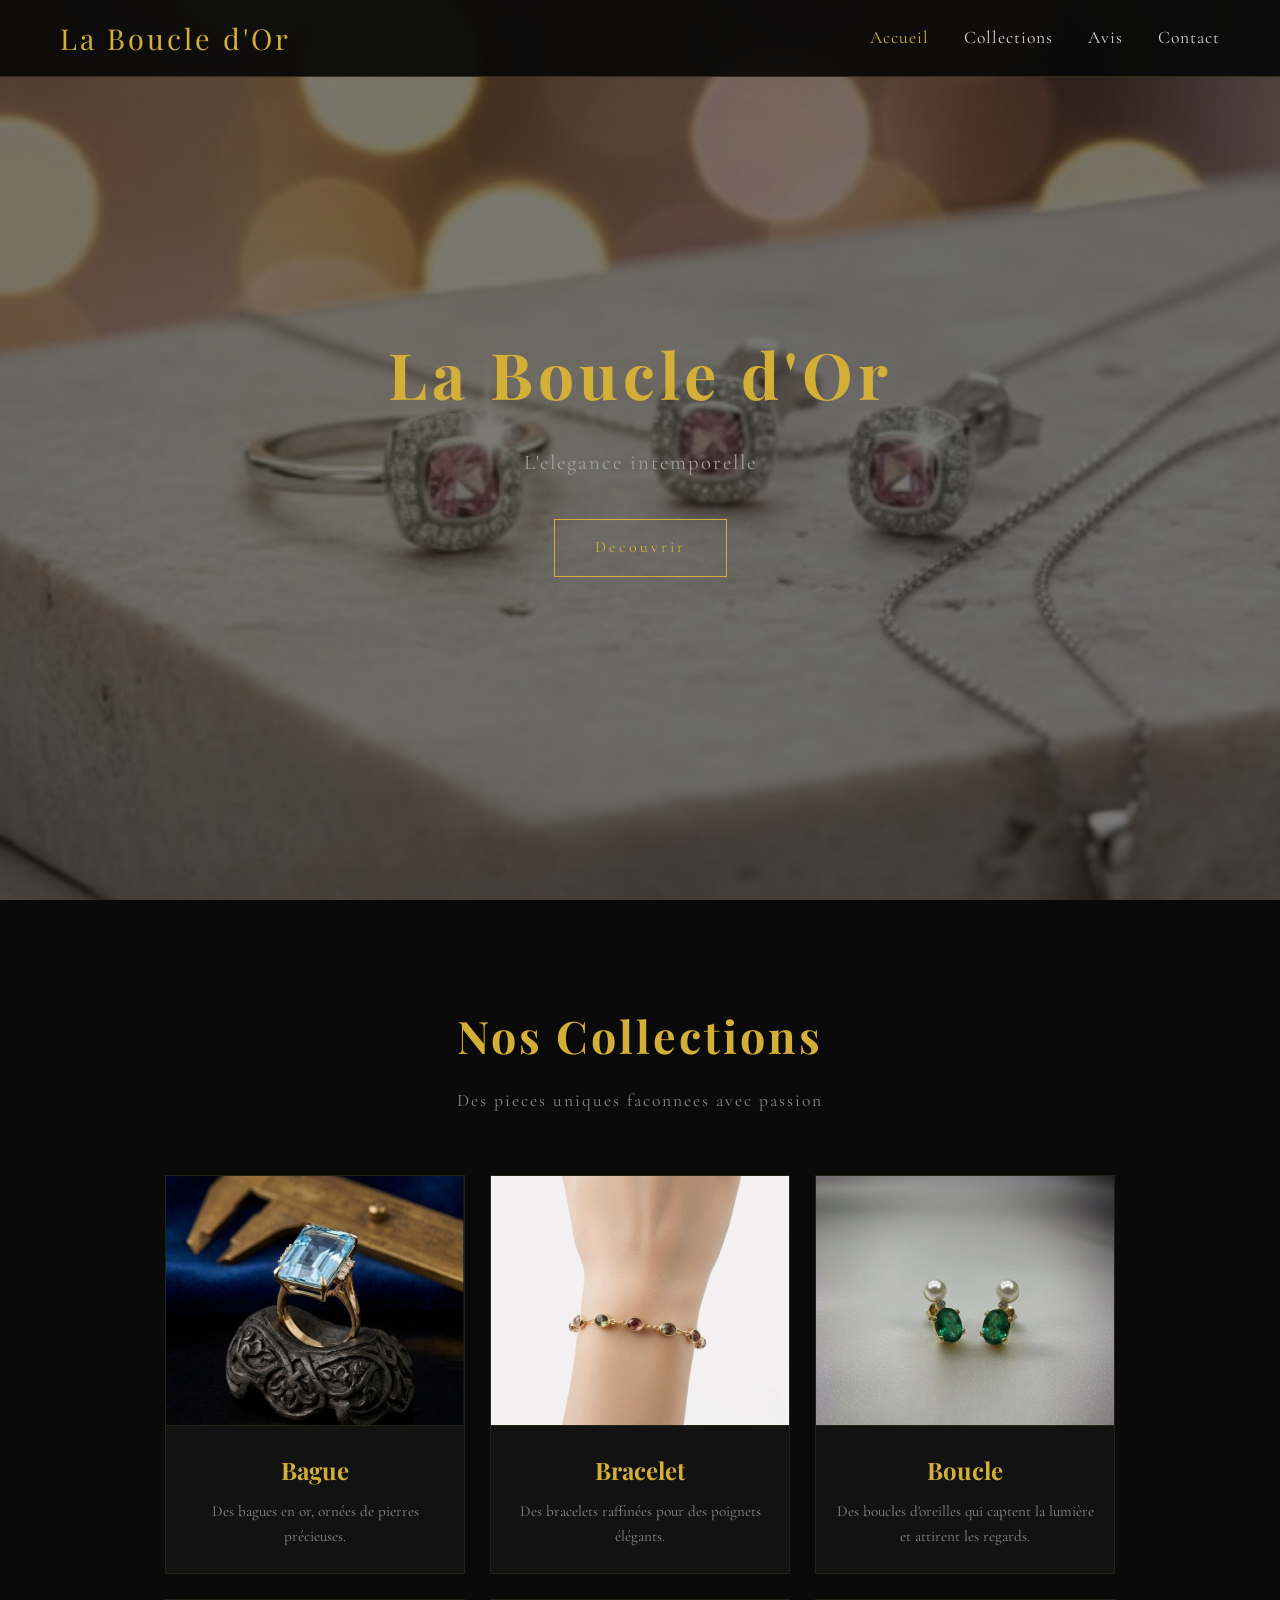
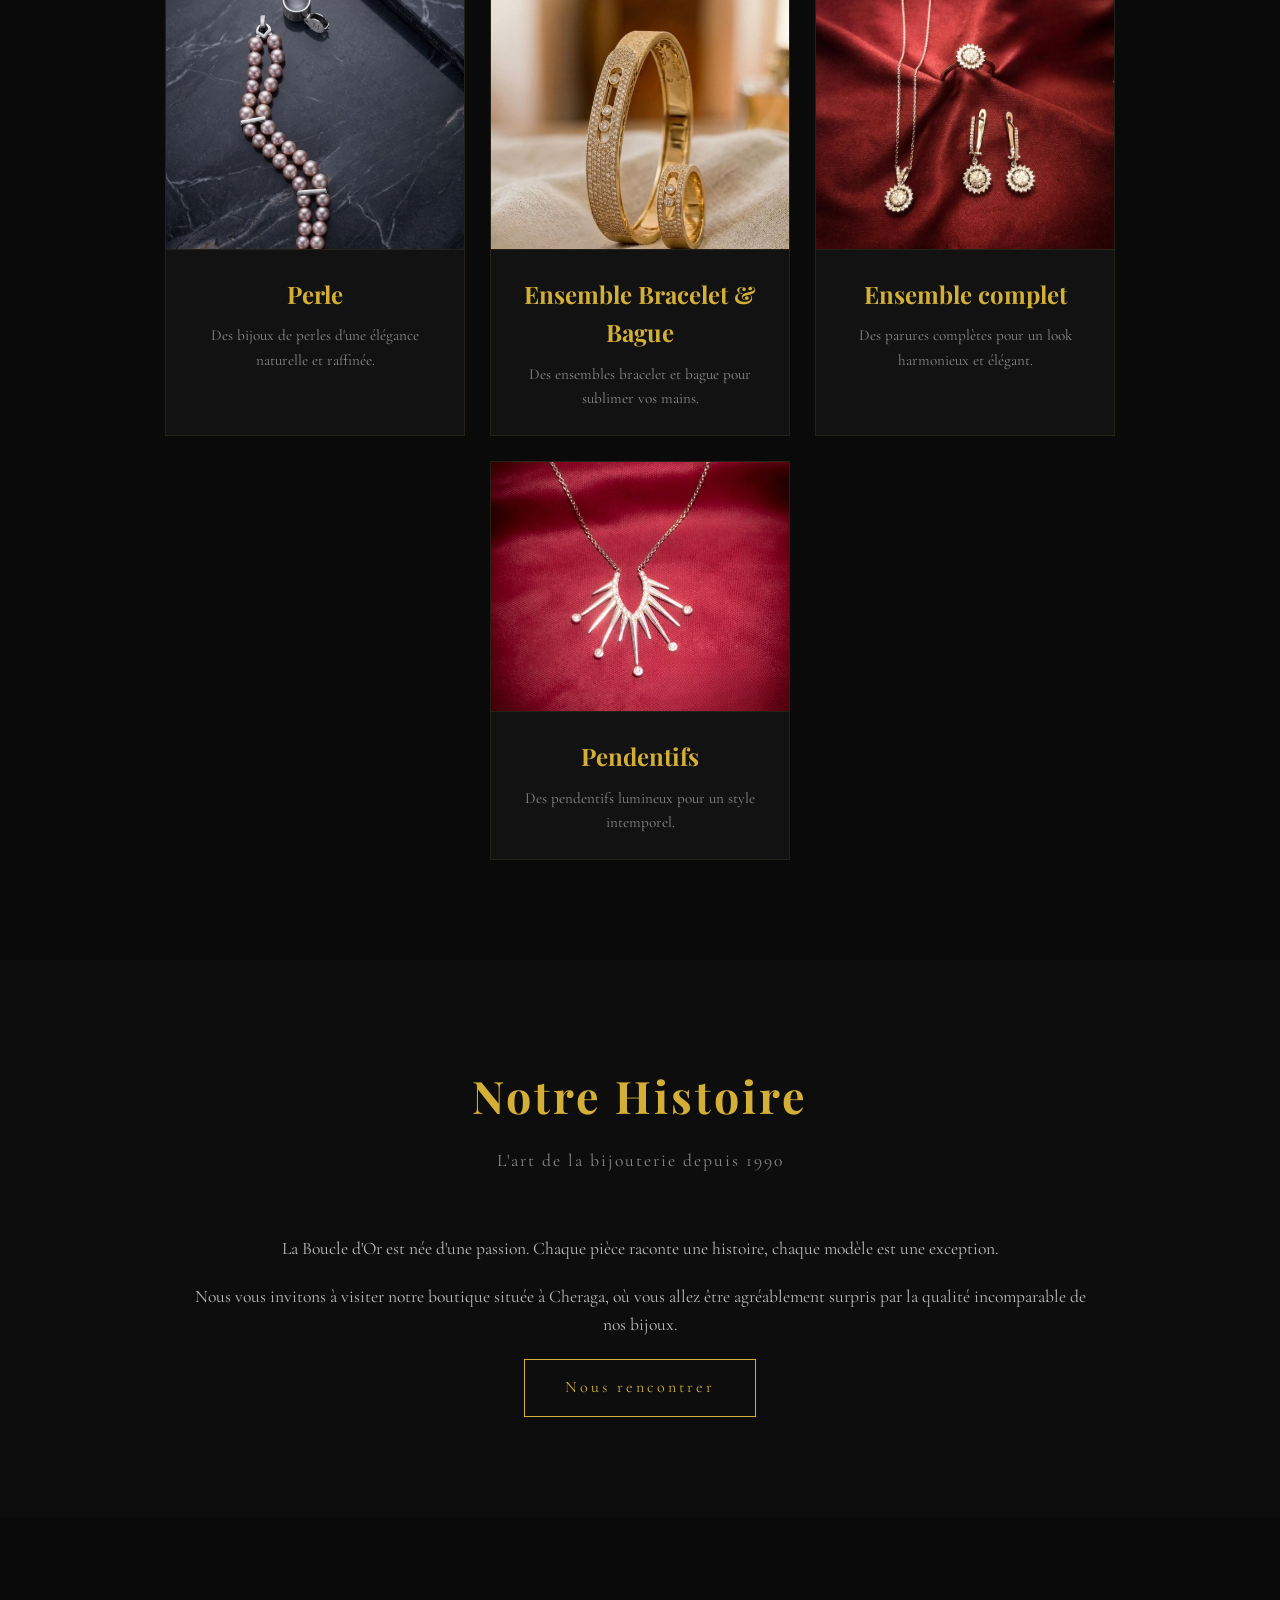
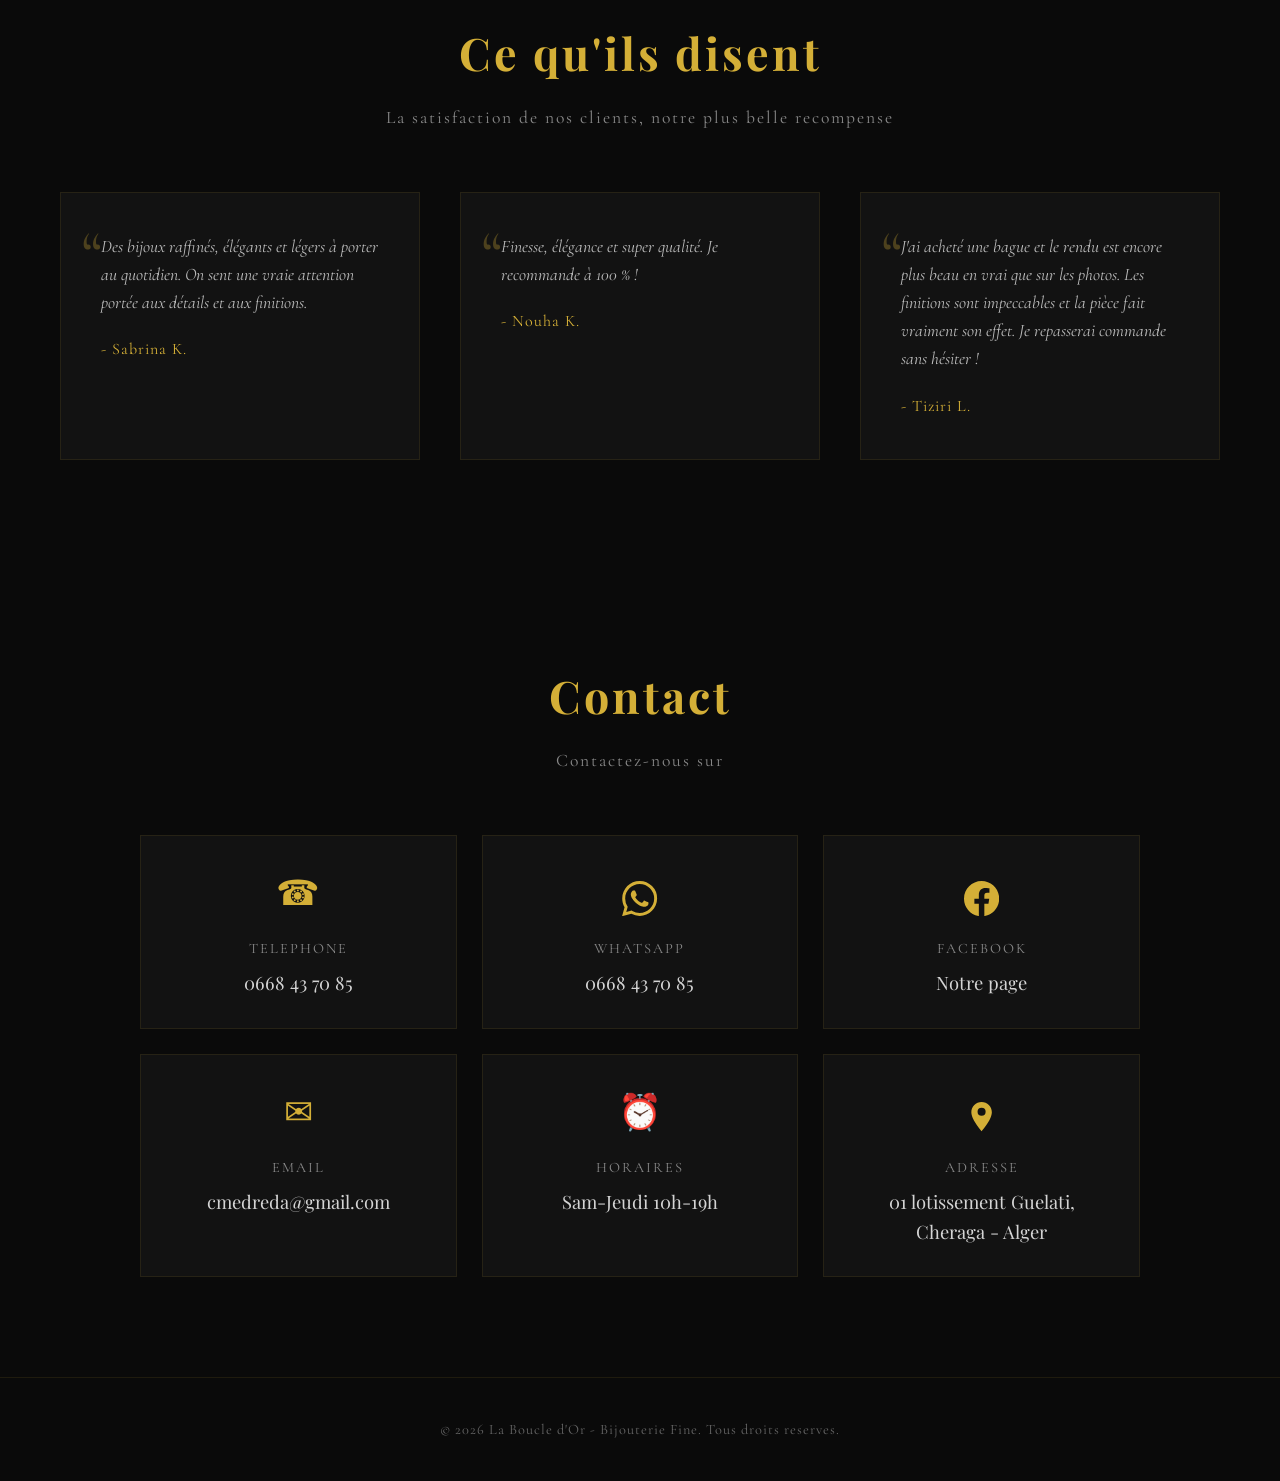
==== index.html @ 88e0098d "Initial commit : site vitrine La Boucle d'Or avec Decap CMS" ====
﻿<!DOCTYPE html>
<html lang="fr">
<head>
  <meta charset="UTF-8">
  <meta name="viewport" content="width=device-width, initial-scale=1.0">
  <title>La Boucle d'Or - Bijouterie Fine</title>
  <link rel="stylesheet" href="css/style.css">
  <link rel="preconnect" href="https://fonts.googleapis.com">
  <link href="https://fonts.googleapis.com/css2?family=Playfair+Display:wght@400;600;700&family=Cormorant+Garamond:wght@300;400;500;600&display=swap" rel="stylesheet">
</head>
<body>
  <header class="header">
    <div class="container header-inner">
      <a href="#" class="logo">La Boucle d'Or</a>
      <nav class="nav" id="nav">
        <ul>
          <li><a href="#accueil" class="active">Accueil</a></li>
          <li><a href="#collections">Collections</a></li>
          <li><a href="#avis">Avis</a></li>
          <li><a href="#contact">Contact</a></li>
        </ul>
      </nav>
    </div>
  </header>
  <section class="hero" id="accueil">
    <div class="hero-content">
      <h1>La Boucle d'Or</h1>
      <p>L'elegance intemporelle</p>
      <a href="#collections" class="btn">Decouvrir</a>
    </div>
  </section>
  <section class="section" id="collections">
    <div class="container">
      <h2 class="section-title">Nos Collections</h2>
      <p class="section-subtitle">Des pieces uniques faconnees avec passion</p>
      <div class="collections-grid">
        <a href="pages/bague.html" class="collection-card">
          <img src="images/Nos Bagues/Bague_cleanup.jpg" alt="Bague" class="card-img">
          <div class="card-body">
            <h3>Bague</h3>
            <p>Des bagues en or, ornées de pierres précieuses.</p>
          </div>
        </a>
        <a href="pages/bracelet.html" class="collection-card">
          <img src="images/Nos Bracelets/Bracelet_cleanup.jpg" alt="Bracelet" class="card-img">
          <div class="card-body">
            <h3>Bracelet</h3>
            <p>Des bracelets raffinées pour des poignets élégants.</p>
          </div>
        </a>
        <a href="pages/boucle.html" class="collection-card">
          <img src="images/Nos Boucles/Boucle_cleanup.jpg" alt="Boucle d'oreille" class="card-img">
          <div class="card-body">
            <h3>Boucle</h3>
            <p>Des boucles d'oreilles qui captent la lumière et attirent les regards.</p>
          </div>
        </a>
        <a href="pages/perle.html" class="collection-card">
          <img src="images/Nos perles/perles_cleanup.jpg" alt="Perle" class="card-img">
          <div class="card-body">
            <h3>Perle</h3>
            <p>Des bijoux de perles d'une élégance naturelle et raffinée.</p>
          </div>
        </a>
        <a href="pages/ensemble-bracelet-bague.html" class="collection-card">
          <img src="images/Nos Ensembles/Ensemble Bracelet &amp; Bague_cleanup.jpg" alt="Ensemble Bracelet et Bague" class="card-img">
          <div class="card-body">
            <h3>Ensemble Bracelet &amp; Bague</h3>
            <p>Des ensembles bracelet et bague pour sublimer vos mains.</p>
          </div>
        </a>
        <a href="pages/ensemble-complet.html" class="collection-card">
          <img src="images/Nos Ensembles/Ensemble complet_cleanup.jpg" alt="Ensemble complet" class="card-img">
          <div class="card-body">
            <h3>Ensemble complet</h3>
            <p>Des parures complètes pour un look harmonieux et élégant.</p>
          </div>
        </a>
        <a href="pages/pendentifs.html" class="collection-card">
          <img src="images/Nos pendantifs/Chaine_cleanup.jpg" alt="Pendentifs" class="card-img">
          <div class="card-body">
            <h3>Pendentifs</h3>
            <p>Des pendentifs lumineux pour un style intemporel.</p>
          </div>
        </a>
      </div>
    </div>
  </section>
  <section class="section about" id="a-propos">
    <div class="container">
      <h2 class="section-title">Notre Histoire</h2>
      <p class="section-subtitle">L'art de la bijouterie depuis 1990</p>
      <div class="about-content">
        <div class="about-text">
          <p>La Boucle d'Or est née d'une passion. Chaque pièce raconte une histoire, chaque modèle est une exception.</p>
          <p>Nous vous invitons à visiter notre boutique située à Cheraga, où vous allez être agréablement surpris par la qualité incomparable de nos bijoux.</p>
          <a href="#contact" class="btn">Nous rencontrer</a>
        </div>
      </div>
    </div>
  </section>
  <section class="section testimonials" id="avis">
    <div class="container">
      <h2 class="section-title">Ce qu'ils disent</h2>
      <p class="section-subtitle">La satisfaction de nos clients, notre plus belle recompense</p>
      <div class="testimonials-grid">
        <div class="testimonial-card">
          <p>Des bijoux raffinés, élégants et légers à porter au quotidien. On sent une vraie attention portée aux détails et aux finitions.</p>
          <div class="author">- Sabrina K.</div>
        </div>
        <div class="testimonial-card">
          <p>Finesse, élégance et super qualité. Je recommande à 100 % !</p>
          <div class="author">- Nouha K.</div>
        </div>
        <div class="testimonial-card">
          <p>J'ai acheté une bague et le rendu est encore plus beau en vrai que sur les photos. Les finitions sont impeccables et la pièce fait vraiment son effet. Je repasserai commande sans hésiter !</p>
          <div class="author">- Tiziri L.</div>
        </div>
      </div>
    </div>
  </section>
  <section class="section" id="contact">
    <div class="container">
      <h2 class="section-title">Contact</h2>
      <p class="section-subtitle">Contactez-nous sur</p>
      <div class="contact-grid">
        <div class="contact-item">
          <div class="contact-icon">&#9742;</div>
          <p class="contact-label">Telephone</p>
          <a href="tel:0668437085" class="contact-value">0668 43 70 85</a>
        </div>
        <div class="contact-item">
          <div class="contact-icon contact-icon-wa">
            <svg viewBox="0 0 24 24" fill="currentColor" aria-hidden="true">
              <path d="M17.472 14.382c-.297-.149-1.758-.867-2.03-.967-.273-.099-.471-.148-.67.15-.197.297-.767.966-.94 1.164-.173.199-.347.223-.644.075-.297-.15-1.255-.463-2.39-1.475-.883-.788-1.48-1.761-1.653-2.059-.173-.297-.018-.458.13-.606.134-.133.298-.347.446-.52.149-.174.198-.298.298-.497.099-.198.05-.371-.025-.52-.075-.149-.669-1.612-.916-2.207-.242-.579-.487-.5-.669-.51-.173-.008-.371-.01-.57-.01-.198 0-.52.074-.792.372-.272.297-1.04 1.016-1.04 2.479 0 1.462 1.065 2.875 1.213 3.074.149.198 2.096 3.2 5.077 4.487.709.306 1.262.489 1.694.625.712.227 1.36.195 1.871.118.571-.085 1.758-.719 2.006-1.413.248-.694.248-1.289.173-1.413-.074-.124-.272-.198-.57-.347m-5.421 7.403h-.004a9.87 9.87 0 01-5.031-1.378l-.361-.214-3.741.982.998-3.648-.235-.374a9.86 9.86 0 01-1.51-5.26c.001-5.45 4.436-9.884 9.888-9.884 2.64 0 5.122 1.03 6.988 2.898a9.825 9.825 0 012.893 6.994c-.003 5.45-4.437 9.884-9.885 9.884m8.413-18.297A11.815 11.815 0 0012.05 0C5.495 0 .16 5.335.157 11.892c0 2.096.547 4.142 1.588 5.945L.057 24l6.305-1.654a11.882 11.882 0 005.683 1.448h.005c6.554 0 11.89-5.335 11.893-11.893a11.821 11.821 0 00-3.48-8.413z"/>
            </svg>
          </div>
          <p class="contact-label">WhatsApp</p>
          <a href="https://wa.me/213668437085" target="_blank" rel="noopener" class="contact-value">0668 43 70 85</a>
        </div>
        <div class="contact-item">
          <div class="contact-icon contact-icon-fb">
            <svg viewBox="0 0 24 24" fill="currentColor" aria-hidden="true">
              <path d="M24 12.073c0-6.627-5.373-12-12-12s-12 5.373-12 12c0 5.99 4.388 10.954 10.125 11.854v-8.385H7.078v-3.47h3.047V9.43c0-3.007 1.792-4.669 4.533-4.669 1.312 0 2.686.235 2.686.235v2.953H15.83c-1.491 0-1.956.925-1.956 1.874v2.25h3.328l-.532 3.47h-2.796v8.385C19.612 23.027 24 18.062 24 12.073z"/>
            </svg>
          </div>
          <p class="contact-label">Facebook</p>
          <a href="https://www.facebook.com/share/1FBfSxUBHx/" target="_blank" rel="noopener" class="contact-value">Notre page</a>
        </div>
        <div class="contact-item">
          <div class="contact-icon">&#9993;</div>
          <p class="contact-label">Email</p>
          <a href="mailto:cmedreda@gmail.com" class="contact-value">cmedreda@gmail.com</a>
        </div>
        <div class="contact-item">
          <div class="contact-icon">&#9200;</div>
          <p class="contact-label">Horaires</p>
          <p class="contact-value">Sam-Jeudi 10h-19h</p>
        </div>
        <div class="contact-item">
          <div class="contact-icon contact-icon-gm">
            <svg viewBox="0 0 24 24" fill="currentColor" aria-hidden="true">
              <path d="M12 2C8.13 2 5 5.13 5 9c0 5.25 7 13 7 13s7-7.75 7-13c0-3.87-3.13-7-7-7zm0 9.5A2.5 2.5 0 1 1 12 6a2.5 2.5 0 0 1 0 5.5z"/>
            </svg>
          </div>
          <p class="contact-label">Adresse</p>
          <a href="https://maps.app.goo.gl/adPmTB3C26FaSaj87" target="_blank" rel="noopener" class="contact-value">01 lotissement Guelati, Cheraga - Alger</a>
        </div>
      </div>
    </div>
  </section>
  <footer class="footer">
    <div class="container">
      <p>&copy; 2026 La Boucle d'Or - Bijouterie Fine. Tous droits reserves.</p>
    </div>
  </footer>
  <script src="js/script.js"></script>
  <script src="js/cms-loader.js"></script>
</body>
</html>
---- css/style.css ----
﻿* { margin: 0; padding: 0; box-sizing: border-box; }
body { font-family: 'Cormorant Garamond', serif; background: #0a0a0a; color: #d4d4d4; line-height: 1.6; }
.container { max-width: 1200px; margin: 0 auto; padding: 0 20px; }
h1, h2, h3, h4 { font-family: 'Playfair Display', serif; color: #d4af37; }
.header { position: fixed; width: 100%; top: 0; z-index: 1000; background: rgba(10,10,10,0.95); border-bottom: 1px solid rgba(212,175,55,0.2); }
.header-inner { display: flex; justify-content: space-between; align-items: center; padding: 15px 20px; }
.logo { font-family: 'Playfair Display', serif; font-size: 1.8rem; color: #d4af37; text-decoration: none; letter-spacing: 3px; }
.nav ul { list-style: none; display: flex; gap: 35px; }
.nav a { color: #d4d4d4; text-decoration: none; font-size: 1.1rem; letter-spacing: 1px; transition: color 0.3s; }
.nav a:hover, .nav a.active { color: #d4af37; }
.hero { height: 100vh; display: flex; align-items: center; justify-content: center; text-align: center; background: linear-gradient(rgba(10,10,10,0.55), rgba(10,10,10,0.55)), url('../images/Acceuil.jpg') center/cover no-repeat; position: relative; }
.hero::before { content: ''; position: absolute; top: 0; left: 0; width: 100%; height: 100%; background: radial-gradient(circle at 30% 50%, rgba(212,175,55,0.05) 0%, transparent 50%); }
.hero-content { position: relative; z-index: 1; }
.hero h1 { font-size: 4rem; margin-bottom: 20px; letter-spacing: 5px; }
.hero p { font-size: 1.3rem; color: #a0a0a0; margin-bottom: 40px; letter-spacing: 2px; }
.btn { display: inline-block; padding: 15px 40px; background: transparent; color: #d4af37; border: 1px solid #d4af37; text-decoration: none; font-size: 1rem; letter-spacing: 3px; transition: all 0.3s; font-family: 'Cormorant Garamond', serif; cursor: pointer; }
.btn:hover { background: #d4af37; color: #0a0a0a; }
.section { padding: 100px 0; }
.section-title { text-align: center; font-size: 2.8rem; margin-bottom: 15px; letter-spacing: 3px; }
.section-subtitle { text-align: center; color: #888; margin-bottom: 60px; font-size: 1.1rem; letter-spacing: 2px; }
.collections-grid { display: flex; flex-wrap: wrap; justify-content: center; gap: 25px; }
.collection-card { flex: 0 1 300px; min-width: 280px; background: #121212; border: 1px solid rgba(212,175,55,0.1); text-align: center; transition: all 0.4s; cursor: pointer; display: block; text-decoration: none; color: inherit; overflow: hidden; }
.collection-card:hover { border-color: #d4af37; transform: translateY(-8px); box-shadow: 0 10px 30px rgba(212,175,55,0.1); }
.collection-card .card-img { width: 100%; height: 250px; object-fit: cover; display: block; border-bottom: 1px solid rgba(212,175,55,0.1); }
.collection-card .card-body { padding: 25px 20px; }
.collection-card h3 { font-size: 1.5rem; margin-bottom: 10px; }
.collection-card p { color: #888; font-size: 0.95rem; }
.about { background: #0d0d0d; }
.about-content { display: flex; justify-content: center; }
.about-text { flex: 1; max-width: 900px; text-align: center; }
.about-text p { margin-bottom: 20px; font-size: 1.1rem; color: #bbb; }
.testimonials { background: #0a0a0a; }
.testimonials-grid { display: grid; grid-template-columns: repeat(auto-fit, minmax(350px, 1fr)); gap: 40px; }
.testimonial-card { background: #121212; border: 1px solid rgba(212,175,55,0.1); padding: 40px; position: relative; }
.testimonial-card::before { content: '\201C'; font-size: 4rem; color: #d4af37; position: absolute; top: 10px; left: 20px; opacity: 0.3; }
.testimonial-card p { color: #bbb; font-size: 1.1rem; margin-bottom: 20px; font-style: italic; }
.testimonial-card .author { color: #d4af37; font-size: 1rem; letter-spacing: 1px; }
.contact-grid { display: grid; grid-template-columns: repeat(auto-fit, minmax(280px, 1fr)); gap: 25px; max-width: 1000px; margin: 0 auto; }
.contact-item { background: #121212; border: 1px solid rgba(212,175,55,0.1); padding: 30px; text-align: center; transition: all 0.4s; }
.contact-item:hover { border-color: #d4af37; transform: translateY(-5px); }
.contact-item .contact-icon { font-size: 2.2rem; color: #d4af37; margin-bottom: 15px; }
.contact-item .contact-icon-fb svg { width: 2.2rem; height: 2.2rem; display: inline-block; vertical-align: middle; }
.contact-item .contact-icon-wa svg { width: 2.2rem; height: 2.2rem; display: inline-block; vertical-align: middle; }
.contact-item .contact-icon-gm svg { width: 2.2rem; height: 2.2rem; display: inline-block; vertical-align: middle; }
.contact-item .contact-label { color: #888; font-size: 0.9rem; letter-spacing: 2px; text-transform: uppercase; margin-bottom: 8px; }
.contact-item .contact-value { color: #d4d4d4; font-size: 1.15rem; font-family: 'Playfair Display', serif; text-decoration: none; display: block; transition: color 0.3s; }
.contact-item .contact-value:hover { color: #d4af37; }
.footer { padding: 40px 0; border-top: 1px solid rgba(212,175,55,0.1); text-align: center; }
.footer p { color: #666; font-size: 0.9rem; letter-spacing: 1px; }
@media (max-width: 768px) {
  .logo { font-size: 1.2rem; letter-spacing: 2px; }
  .hero h1 { font-size: 2.2rem; }
  .nav ul { gap: 15px; }
  .nav a { font-size: 0.85rem; }
  .about-content { flex-direction: column; }
  .section-title { font-size: 2rem; }
}
@media (max-width: 480px) {
  .header-inner { padding: 10px 12px; }
  .logo { font-size: 1rem; letter-spacing: 1px; }
  .nav ul { gap: 10px; }
  .nav a { font-size: 0.75rem; letter-spacing: 0.5px; }
}
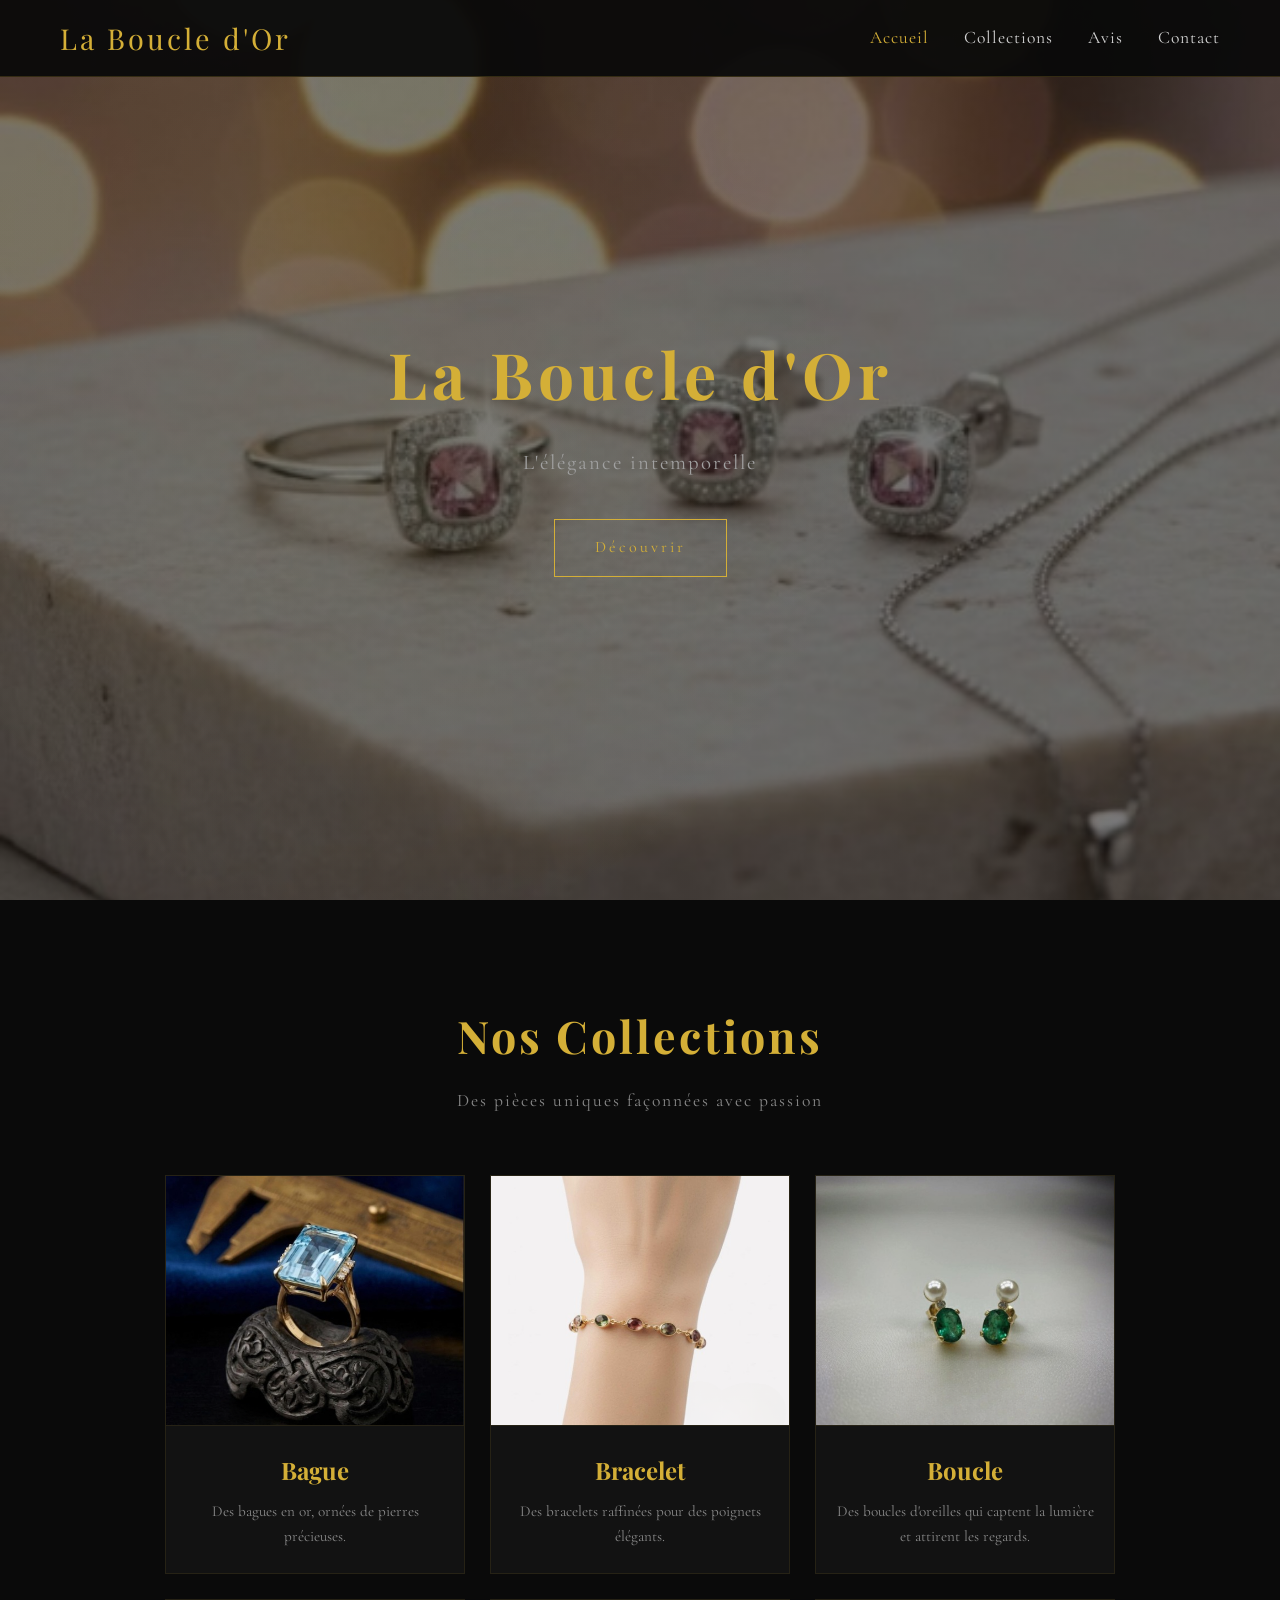
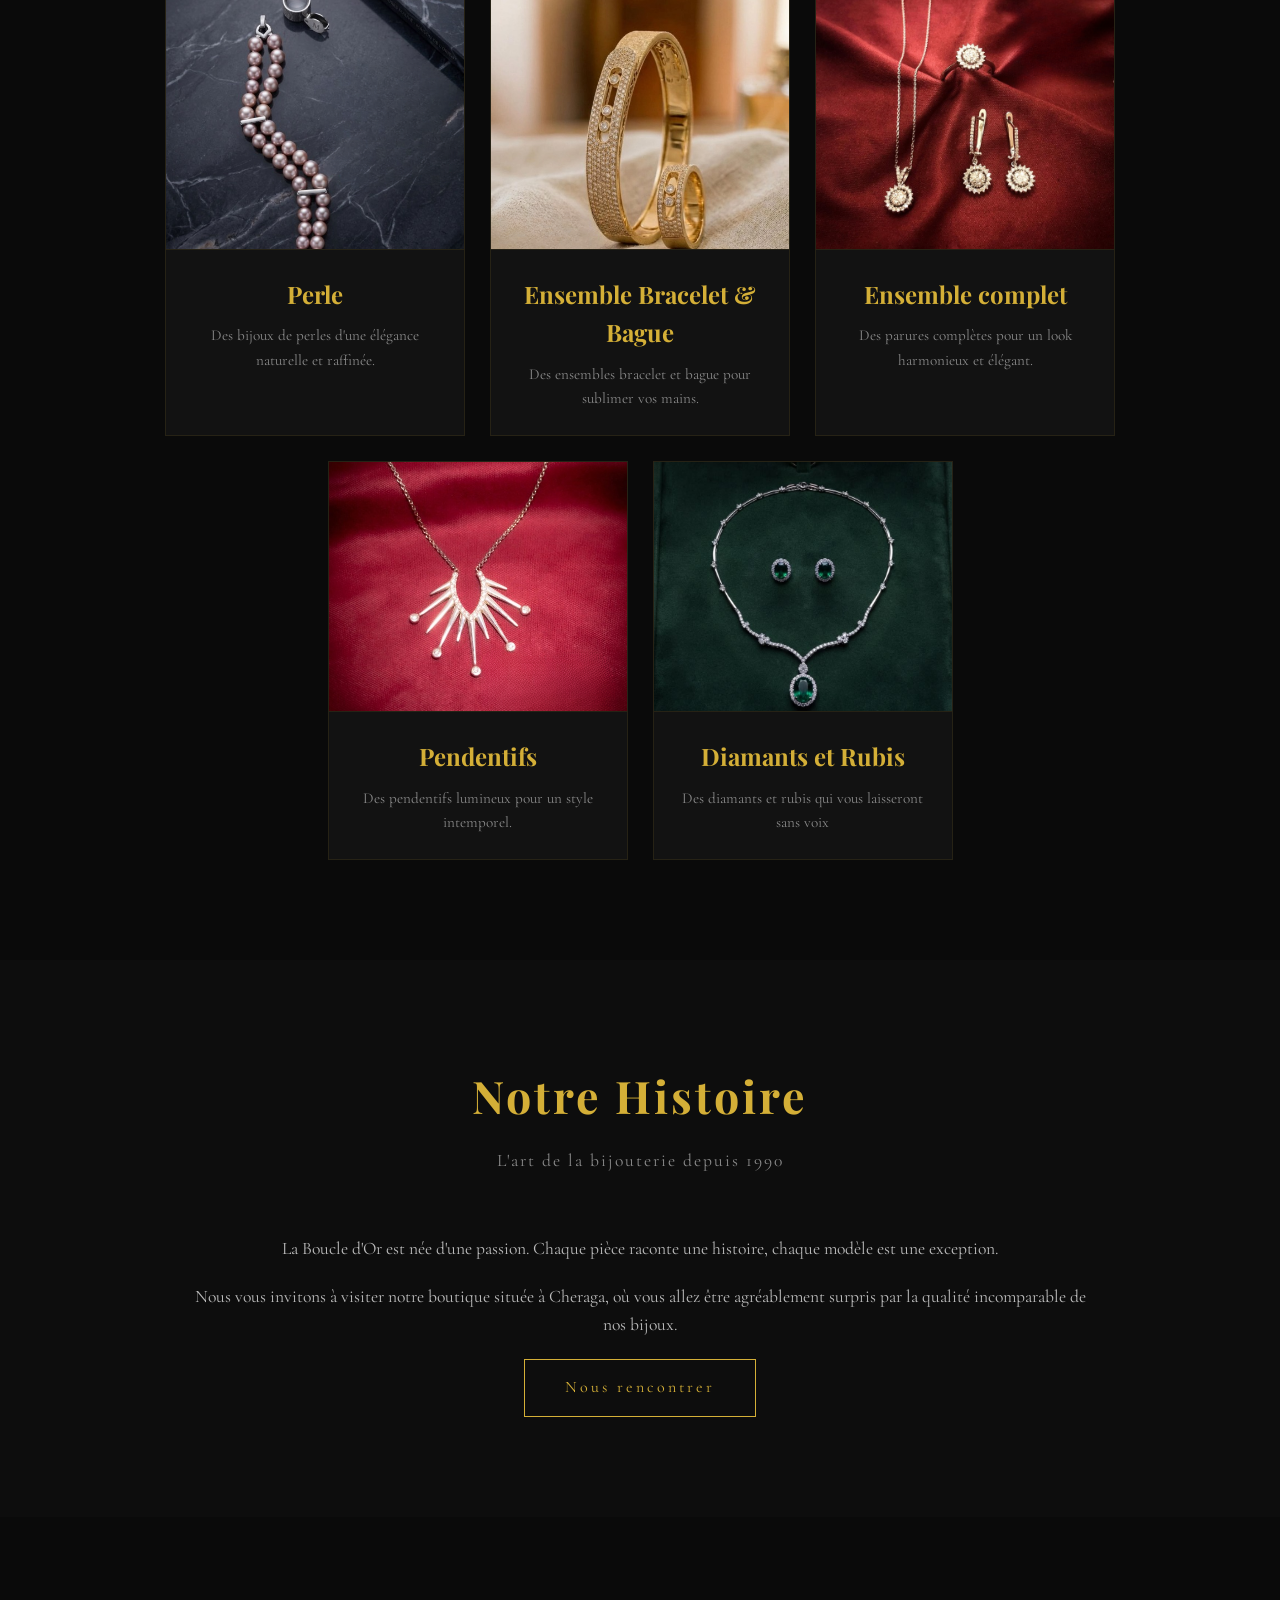
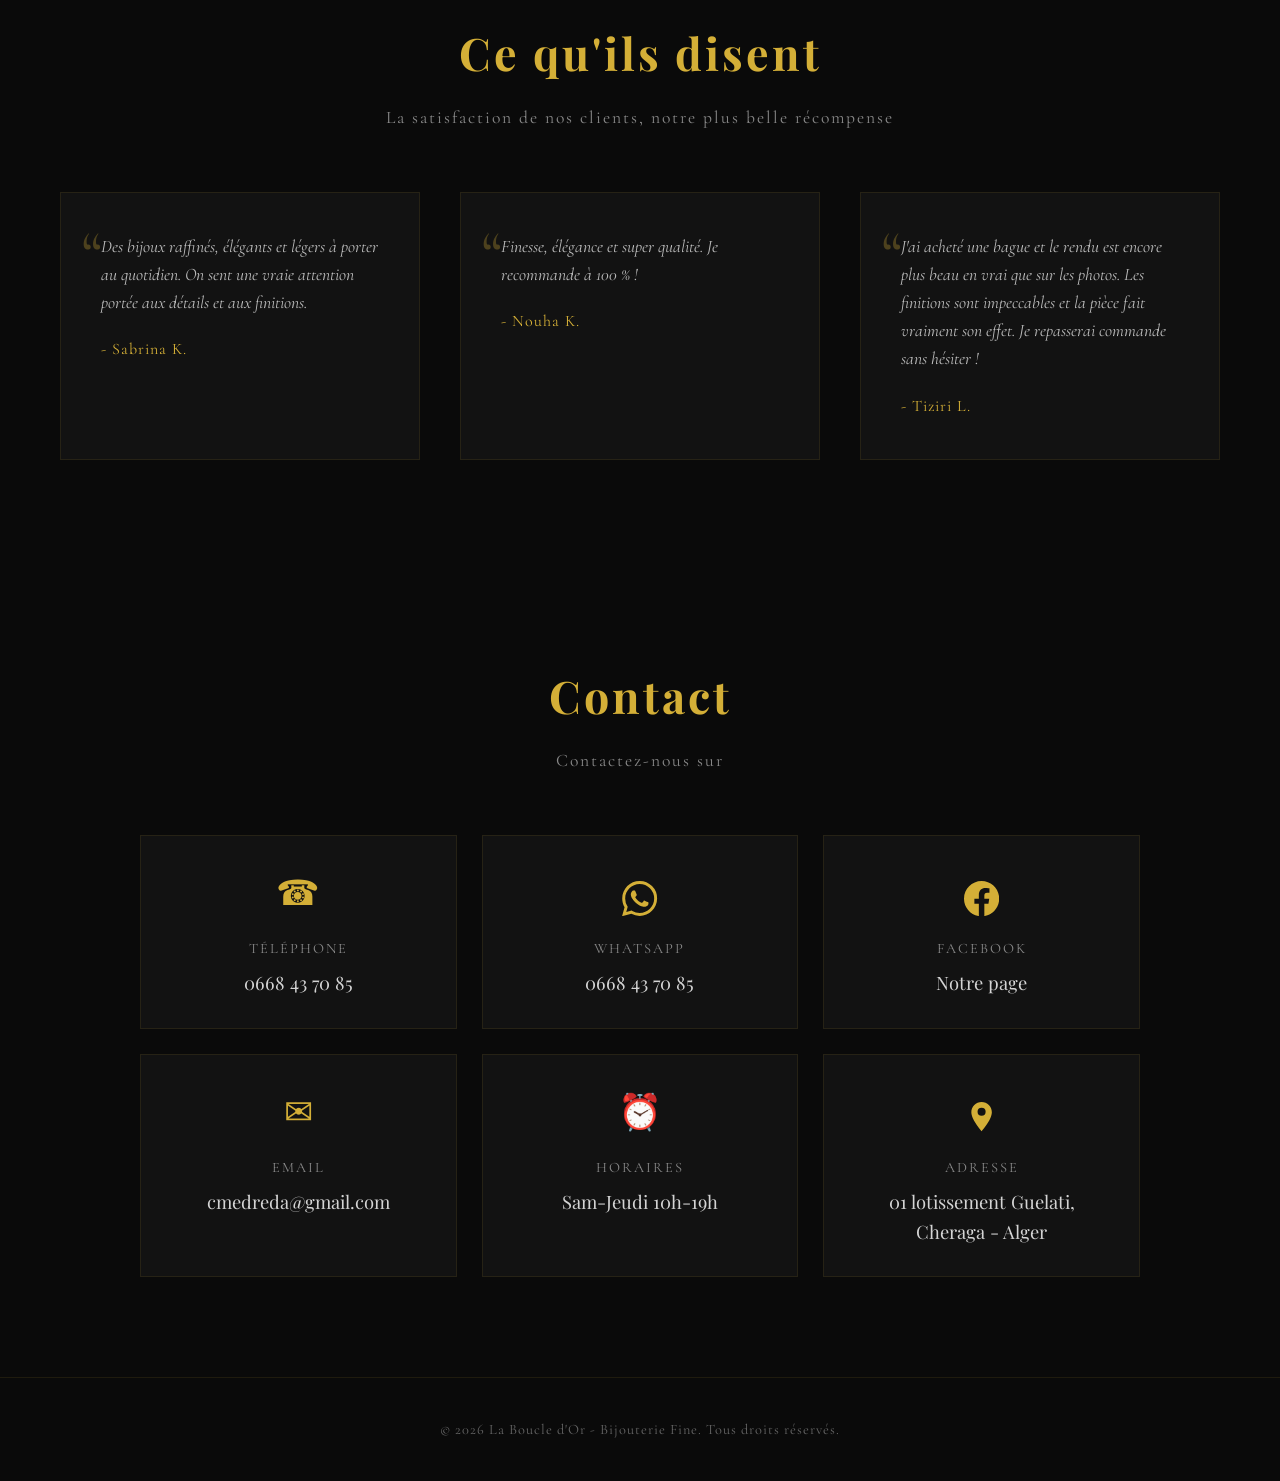
==== commit ada1e621: "Corrections de bugs : BOM UTF-8 dans les JSON produits (categories vides dans l'admin), accents fran" ====
--- a/index.html
+++ b/index.html
@@ -11,7 +11,7 @@
 <body>
   <header class="header">
     <div class="container header-inner">
-      <a href="#" class="logo">La Boucle d'Or</a>
+      <a href="#accueil" class="logo">La Boucle d'Or</a>
       <nav class="nav" id="nav">
         <ul>
           <li><a href="#accueil" class="active">Accueil</a></li>
@@ -25,14 +25,14 @@
   <section class="hero" id="accueil">
     <div class="hero-content">
       <h1>La Boucle d'Or</h1>
-      <p>L'elegance intemporelle</p>
-      <a href="#collections" class="btn">Decouvrir</a>
+      <p>L'élégance intemporelle</p>
+      <a href="#collections" class="btn">Découvrir</a>
     </div>
   </section>
   <section class="section" id="collections">
     <div class="container">
       <h2 class="section-title">Nos Collections</h2>
-      <p class="section-subtitle">Des pieces uniques faconnees avec passion</p>
+      <p class="section-subtitle">Des pièces uniques façonnées avec passion</p>
       <div class="collections-grid">
         <a href="pages/bague.html" class="collection-card">
           <img src="images/Nos Bagues/Bague_cleanup.jpg" alt="Bague" class="card-img">
@@ -102,7 +102,7 @@
   <section class="section testimonials" id="avis">
     <div class="container">
       <h2 class="section-title">Ce qu'ils disent</h2>
-      <p class="section-subtitle">La satisfaction de nos clients, notre plus belle recompense</p>
+      <p class="section-subtitle">La satisfaction de nos clients, notre plus belle récompense</p>
       <div class="testimonials-grid">
         <div class="testimonial-card">
           <p>Des bijoux raffinés, élégants et légers à porter au quotidien. On sent une vraie attention portée aux détails et aux finitions.</p>
@@ -126,7 +126,7 @@
       <div class="contact-grid">
         <div class="contact-item">
           <div class="contact-icon">&#9742;</div>
-          <p class="contact-label">Telephone</p>
+          <p class="contact-label">Téléphone</p>
           <a href="tel:0668437085" class="contact-value">0668 43 70 85</a>
         </div>
         <div class="contact-item">
@@ -171,11 +171,26 @@
   </section>
   <footer class="footer">
     <div class="container">
-      <p>&copy; 2026 La Boucle d'Or - Bijouterie Fine. Tous droits reserves.</p>
+      <p>&copy; 2026 La Boucle d'Or - Bijouterie Fine. Tous droits réservés.</p>
     </div>
   </footer>
   <script src="js/script.js"></script>
   <script src="js/cms-loader.js"></script>
+  <script src="https://identity.netlify.com/v1/netlify-identity-widget.js"></script>
+  <script>
+    // Gere le lien de confirmation / reinitialisation envoye par email :
+    // si un jeton Identity est present dans l'URL, on traite la reinitialisation
+    // puis on redirige vers le panneau d'administration.
+    if (window.netlifyIdentity) {
+      window.netlifyIdentity.on('init', function(user) {
+        if (!user) {
+          window.netlifyIdentity.on('login', function() {
+            window.location.href = '/admin/';
+          });
+        }
+      });
+    }
+  </script>
 </body>
 </html>
 
--- a/css/style.css
+++ b/css/style.css
@@ -22,6 +22,18 @@
 .collection-card { flex: 0 1 300px; min-width: 280px; background: #121212; border: 1px solid rgba(212,175,55,0.1); text-align: center; transition: all 0.4s; cursor: pointer; display: block; text-decoration: none; color: inherit; overflow: hidden; }
 .collection-card:hover { border-color: #d4af37; transform: translateY(-8px); box-shadow: 0 10px 30px rgba(212,175,55,0.1); }
 .collection-card .card-img { width: 100%; height: 250px; object-fit: cover; display: block; border-bottom: 1px solid rgba(212,175,55,0.1); }
+/* --- Controle du format des photos (choisissable dans Decap) --- */
+.product-card img { object-fit: cover; }
+.product-card img.img-contain { object-fit: contain; background: #0a0a0a; }
+.product-card img.img-auto { object-fit: cover; height: auto; }
+.product-card img.img-h-small { height: 220px; }
+.product-card img.img-h-large { height: 480px; }
+.product-card img.img-h-auto { height: auto; }
+.collection-card .card-img.img-contain { object-fit: contain; background: #0a0a0a; }
+.collection-card .card-img.img-auto { height: auto; }
+.collection-card .card-img.img-h-small { height: 200px; }
+.collection-card .card-img.img-h-large { height: 320px; }
+.collection-card .card-img.img-h-auto { height: auto; }
 .collection-card .card-body { padding: 25px 20px; }
 .collection-card h3 { font-size: 1.5rem; margin-bottom: 10px; }
 .collection-card p { color: #888; font-size: 0.95rem; }
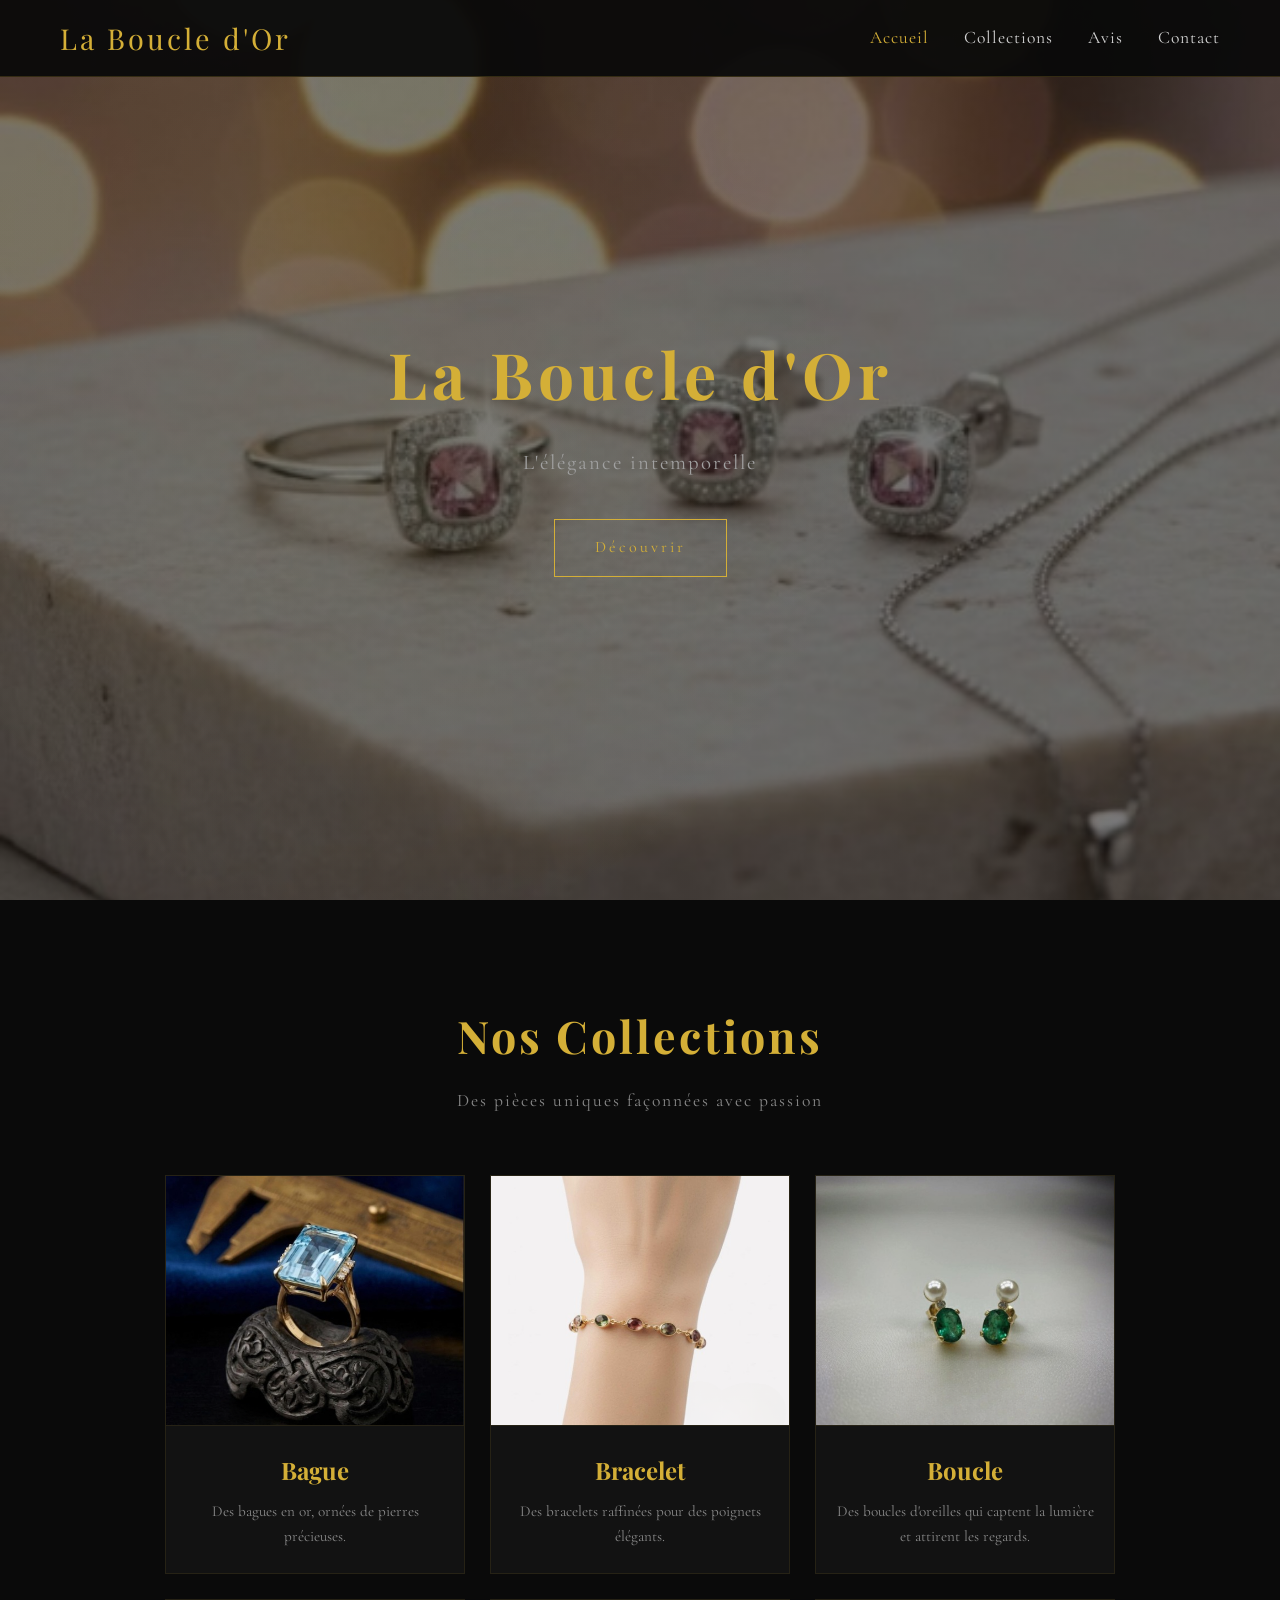
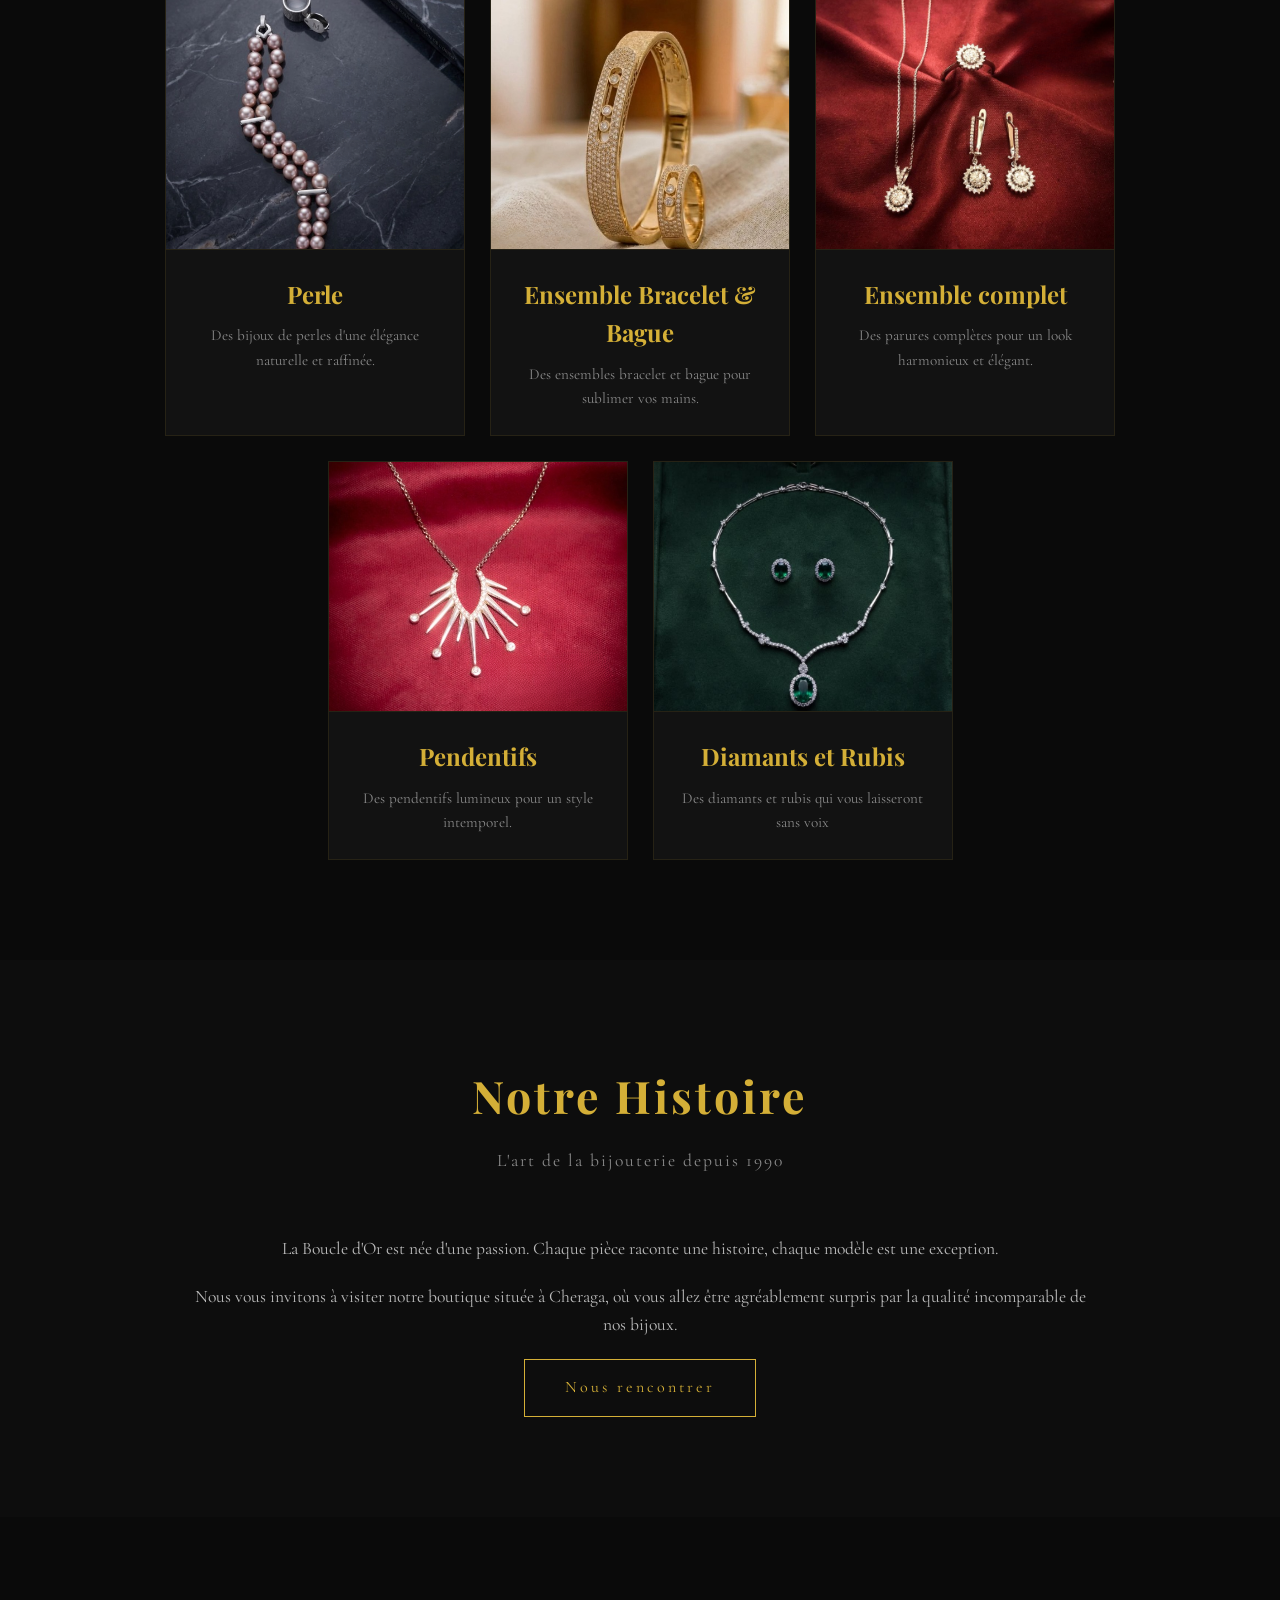
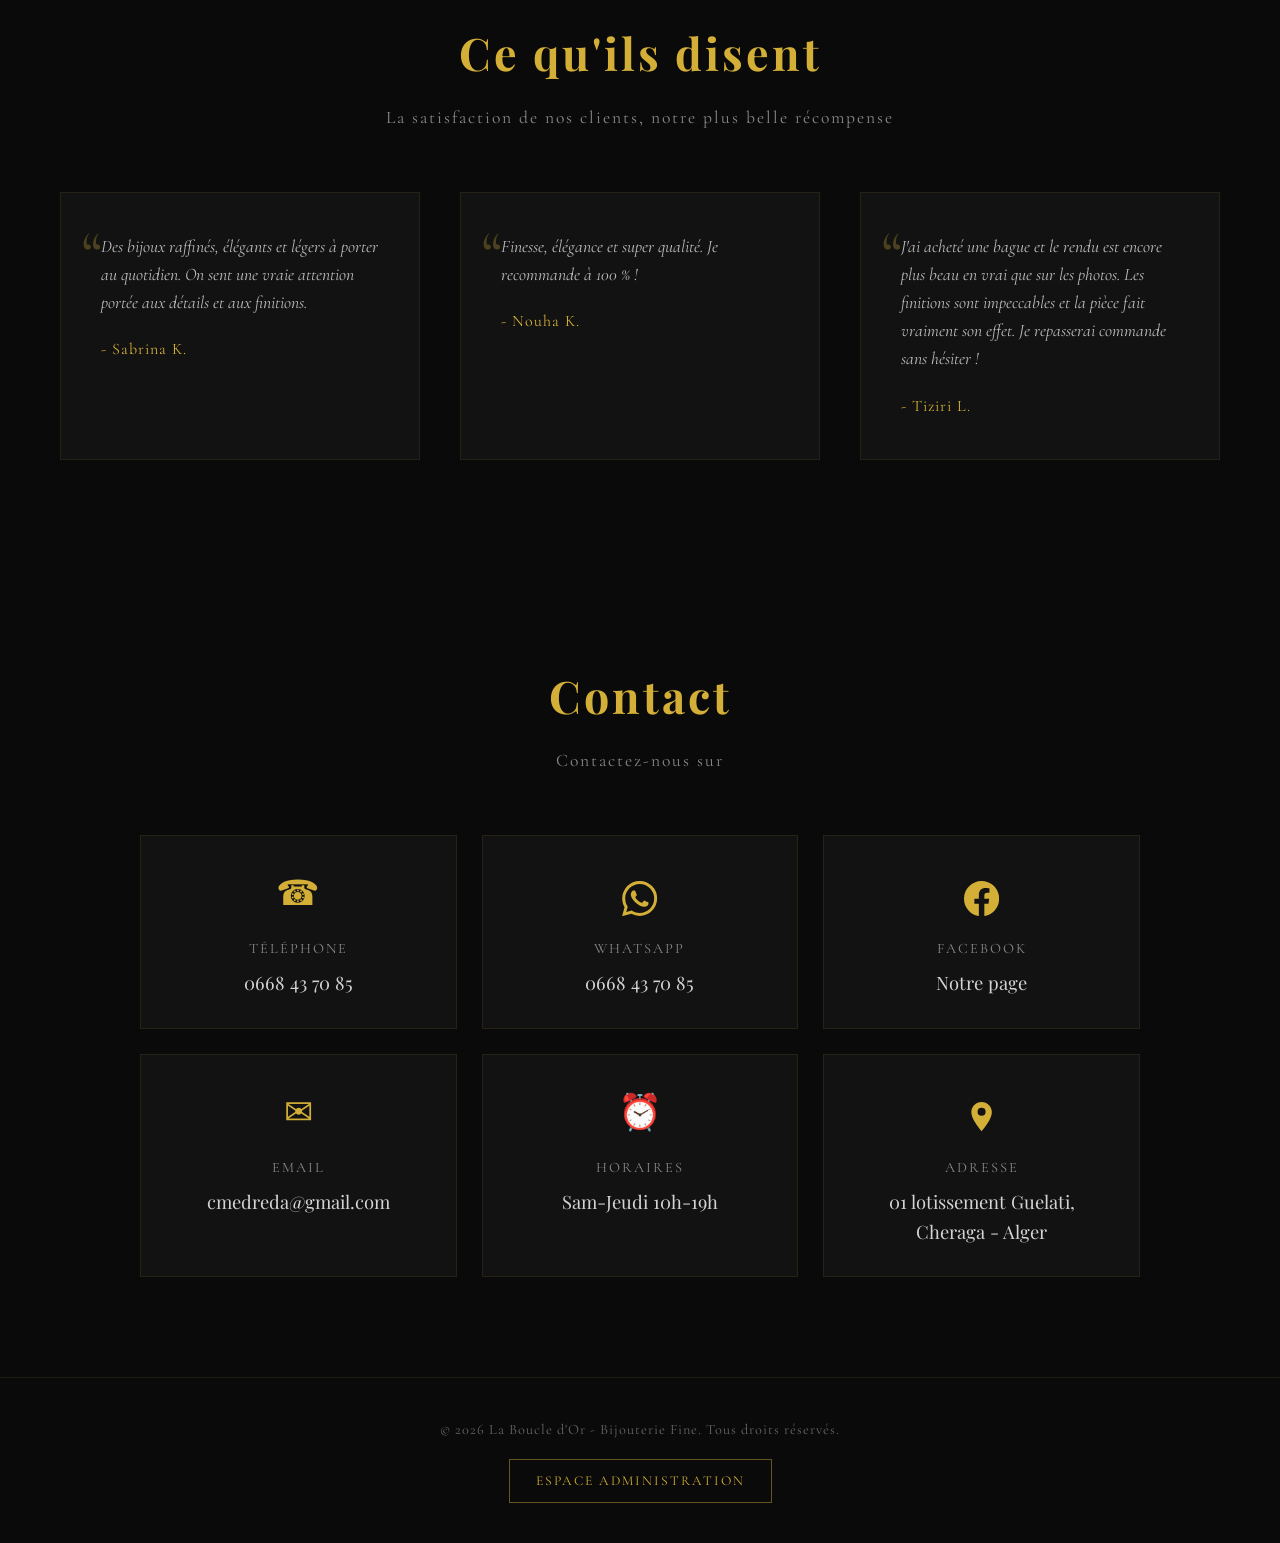
==== commit 59b0d7ff: "Ajout d'un bouton 'Espace Administration' dans le pied de page de toutes les pages (acces direct a /" ====
--- a/index.html
+++ b/index.html
@@ -172,6 +172,7 @@
   <footer class="footer">
     <div class="container">
       <p>&copy; 2026 La Boucle d'Or - Bijouterie Fine. Tous droits réservés.</p>
+      <a href="admin/" class="admin-btn" rel="noopener">Espace Administration</a>
     </div>
   </footer>
   <script src="js/script.js"></script>
--- a/css/style.css
+++ b/css/style.css
@@ -59,6 +59,8 @@
 .contact-item .contact-value:hover { color: #d4af37; }
 .footer { padding: 40px 0; border-top: 1px solid rgba(212,175,55,0.1); text-align: center; }
 .footer p { color: #666; font-size: 0.9rem; letter-spacing: 1px; }
+.admin-btn { display: inline-block; margin-top: 18px; padding: 10px 26px; border: 1px solid rgba(212,175,55,0.45); color: #d4af37; text-decoration: none; letter-spacing: 2px; font-size: 0.85rem; text-transform: uppercase; font-family: 'Cormorant Garamond', serif; transition: all 0.3s; cursor: pointer; }
+.admin-btn:hover { background: #d4af37; color: #0a0a0a; }
 @media (max-width: 768px) {
   .logo { font-size: 1.2rem; letter-spacing: 2px; }
   .hero h1 { font-size: 2.2rem; }
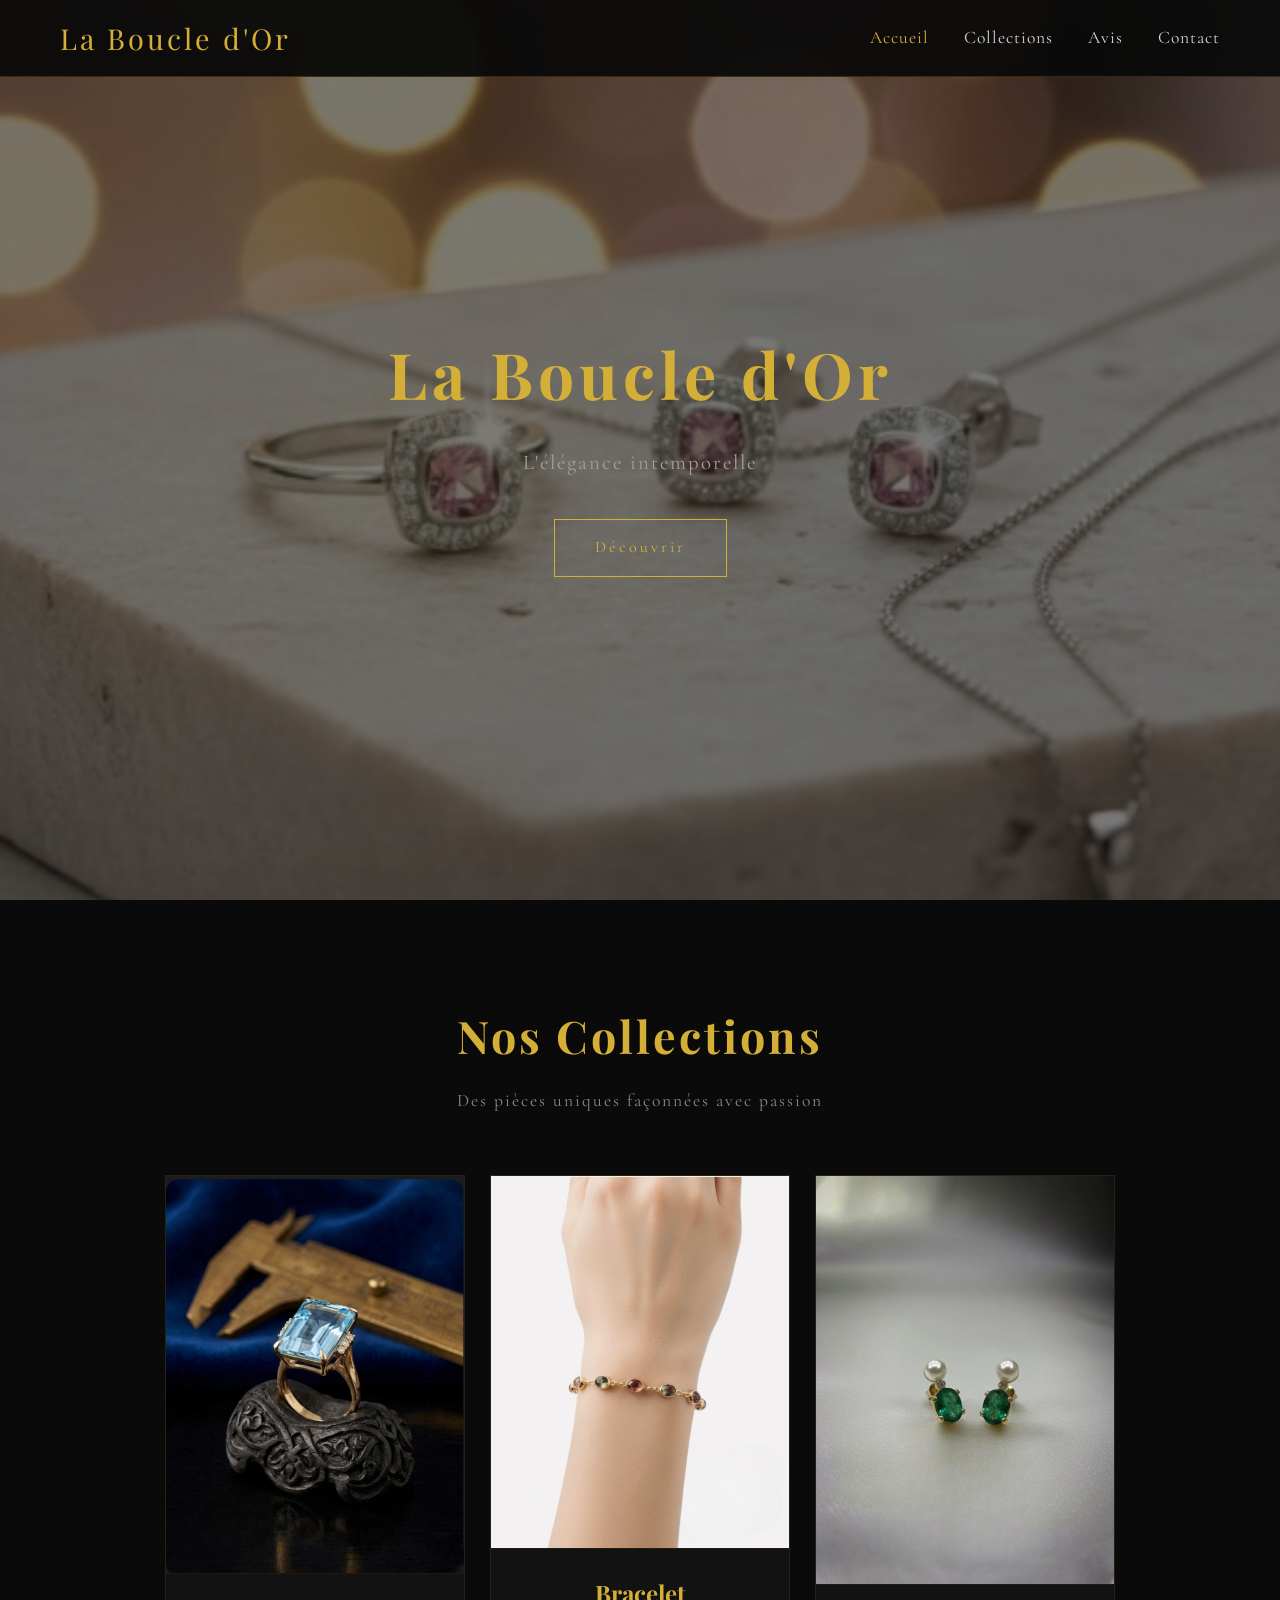
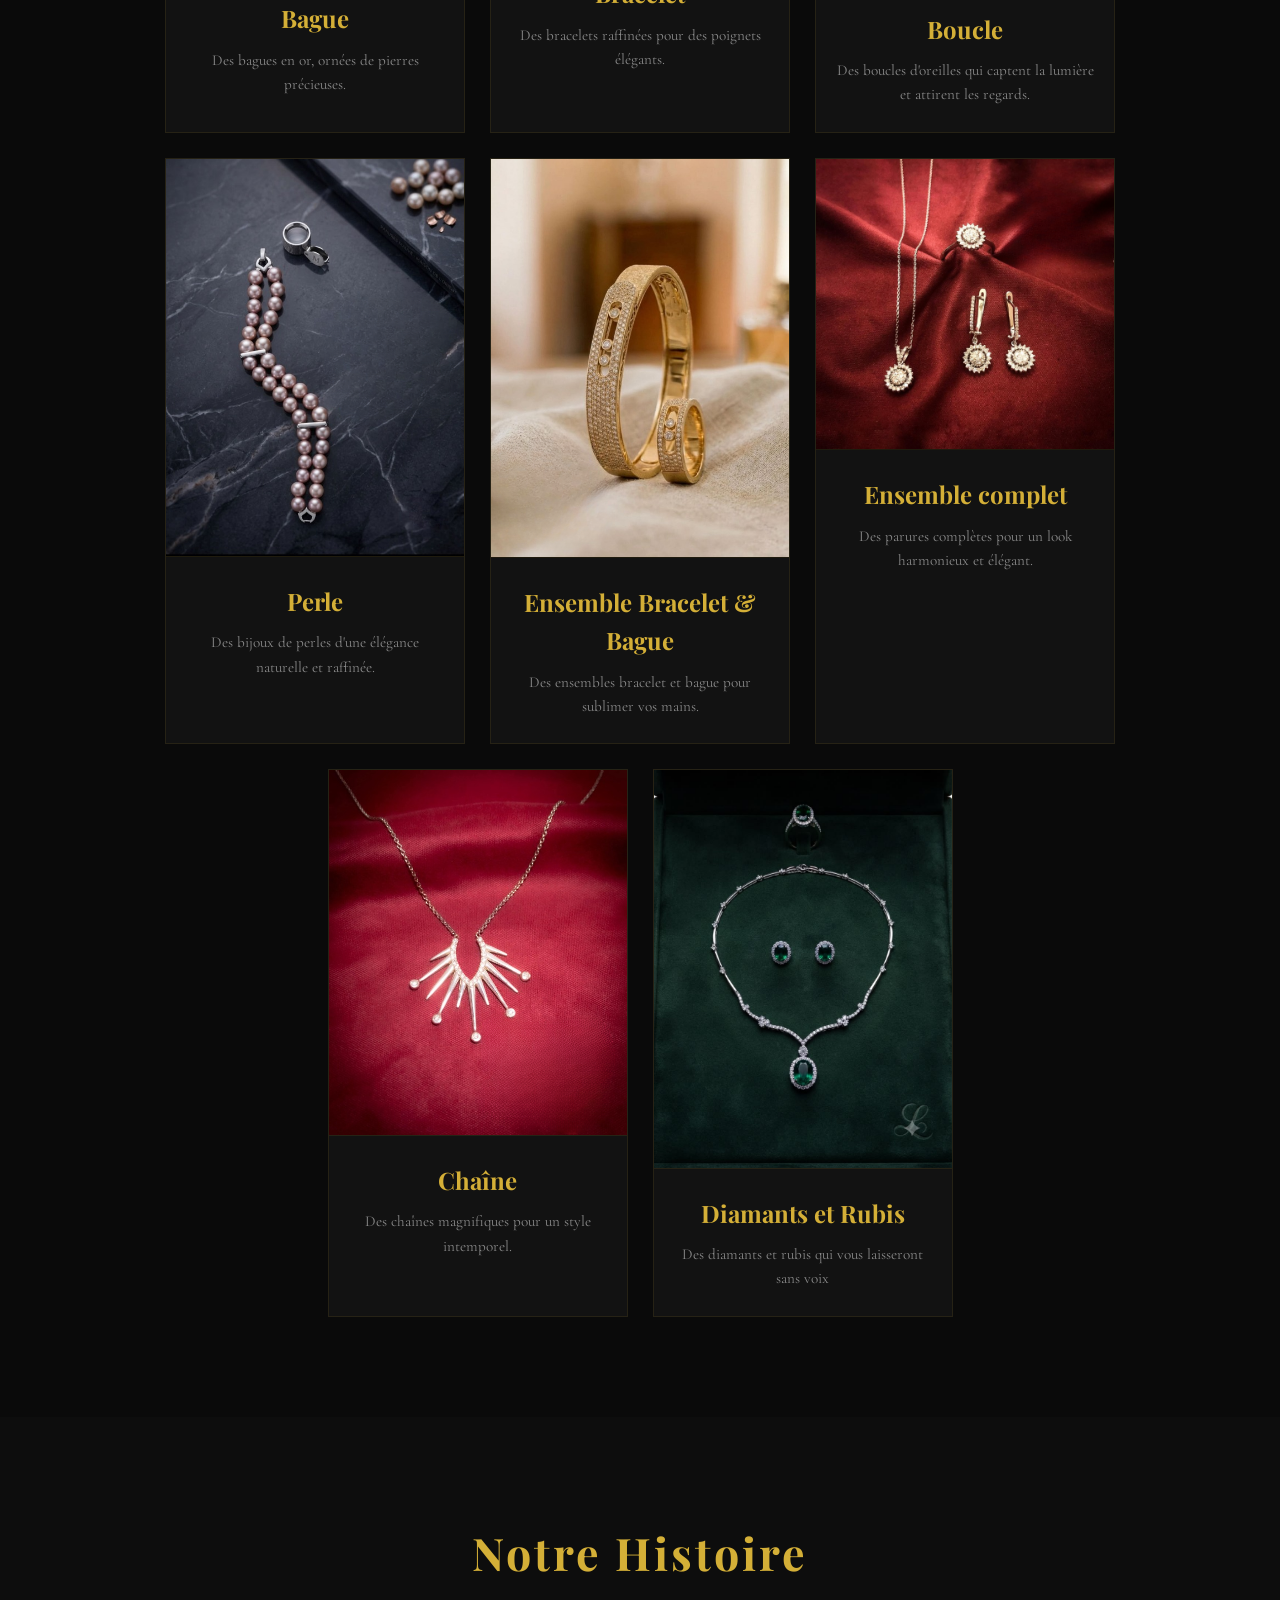
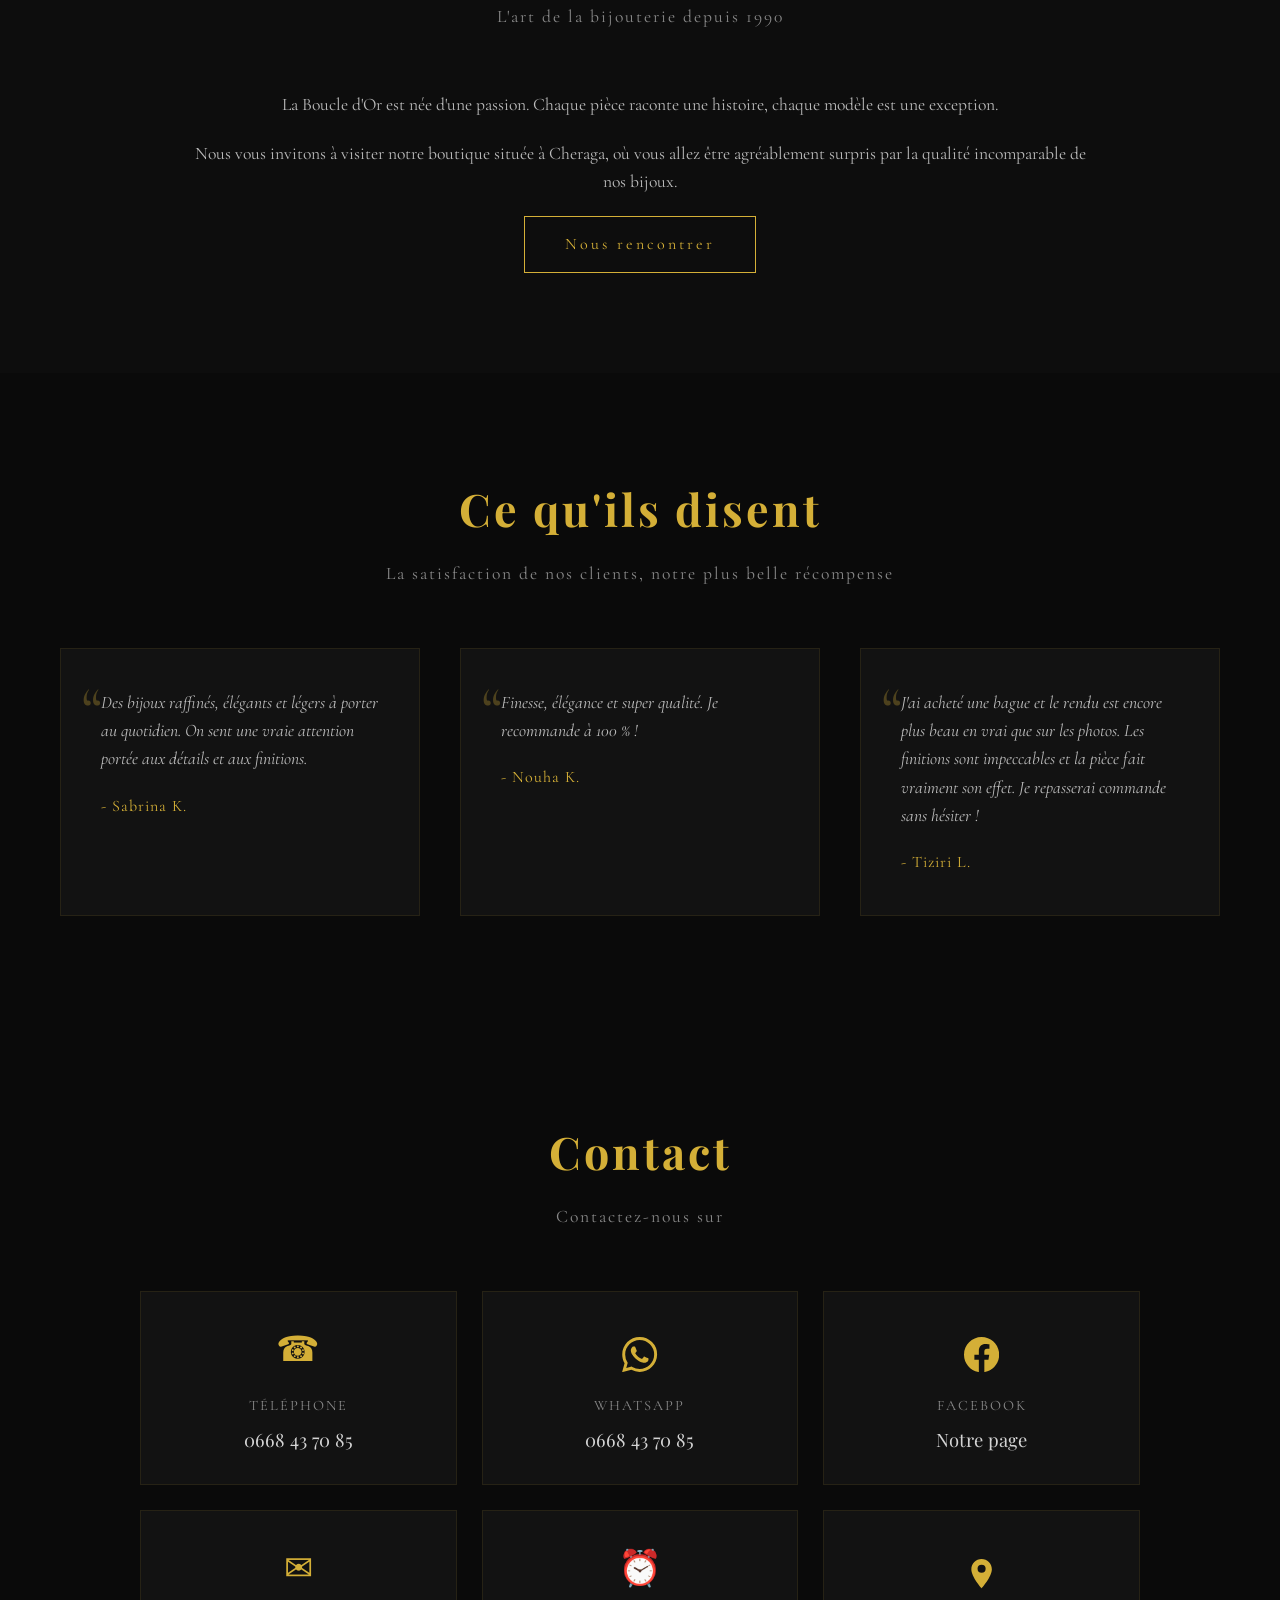
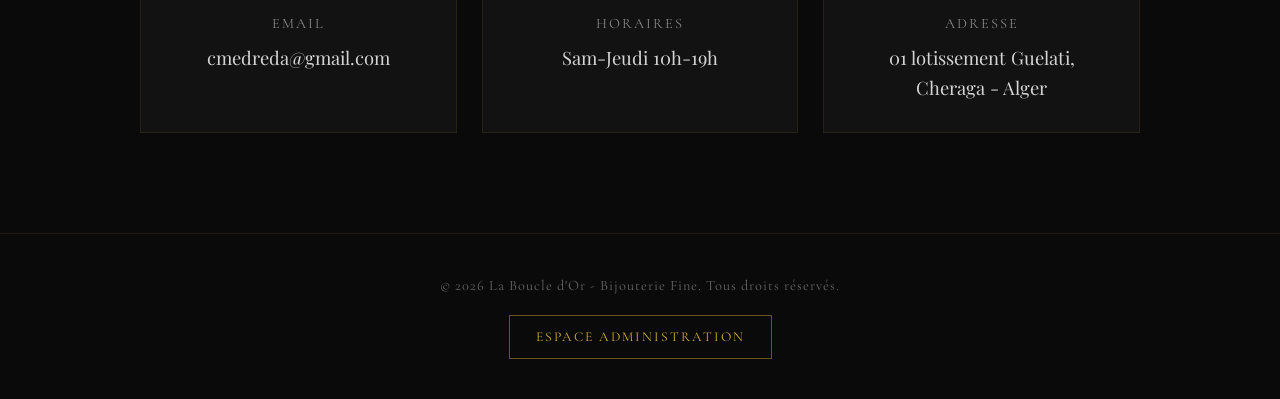
==== commit b41df370: "Mobile-friendly admin login: redirect OAuth via admin-gate (no popup)" ====
--- a/index.html
+++ b/index.html
@@ -172,7 +172,7 @@
   <footer class="footer">
     <div class="container">
       <p>&copy; 2026 La Boucle d'Or - Bijouterie Fine. Tous droits réservés.</p>
-      <a href="admin/" class="admin-btn" rel="noopener">Espace Administration</a>
+      <a href="https://decap-oauth.amana-solution003.workers.dev/auth" class="admin-btn" rel="noopener">Espace Administration</a>
     </div>
   </footer>
   <script src="js/script.js"></script>
